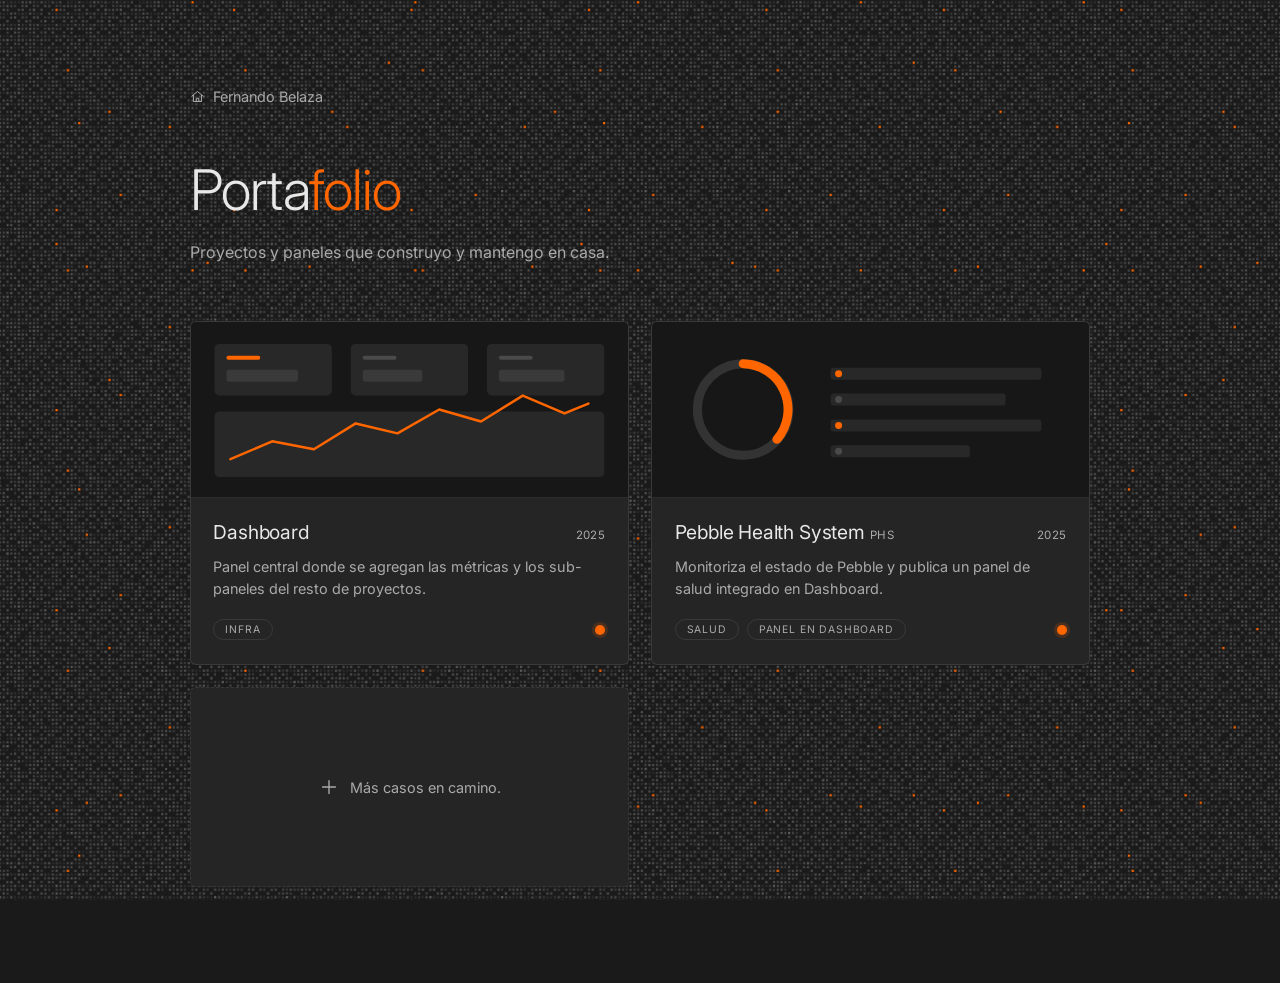
==== portfolio/index.html @ 361373fb "Add portfolio page with initial case studies Adds /portfolio with two example cases (Dashboard, Pebb" ====
<!DOCTYPE html>
<html lang="es">
<head>
  <meta charset="UTF-8">
  <meta name="viewport" content="width=device-width, initial-scale=1.0">
  <title>Portafolio · Fernando Belaza</title>
  <link rel="stylesheet" href="../bg.css">
  <link rel="stylesheet" href="style.css">
</head>
<body>
  <main class="portfolio">

    <a class="backlink" href="/">
      <svg viewBox="0 0 24 24" fill="none" stroke="currentColor" stroke-width="1.6" stroke-linecap="round" stroke-linejoin="round" aria-hidden="true">
        <path d="M3 11.4 12 4l9 7.4" />
        <path d="M5.5 10.2V20h13v-9.8" />
        <path d="M10 20v-5.2h4V20" />
      </svg>
      Fernando Belaza
    </a>

    <header class="portfolio__head">
      <h1 class="title">Porta<em>folio</em></h1>
      <p class="intro">Proyectos y paneles que construyo y mantengo en casa.</p>
    </header>

    <ul class="cases">

      <li>
        <a class="case" href="#">
          <!-- Sustituir el <div> por <img class="case__thumb" src="assets/dashboard.webp" alt=""> cuando haya captura real -->
          <div class="case__thumb" aria-hidden="true">
            <svg viewBox="0 0 440 176" preserveAspectRatio="xMidYMid slice">
              <rect width="440" height="176" fill="#171717" />
              <rect x="24" y="22" width="118" height="52" rx="5" fill="#282828" />
              <rect x="161" y="22" width="118" height="52" rx="5" fill="#282828" />
              <rect x="298" y="22" width="118" height="52" rx="5" fill="#282828" />
              <rect x="36" y="34" width="34" height="4" rx="2" fill="#ff6600" />
              <rect x="36" y="48" width="72" height="12" rx="3" fill="#3a3a3a" />
              <rect x="173" y="34" width="34" height="4" rx="2" fill="#4a4a4a" />
              <rect x="173" y="48" width="60" height="12" rx="3" fill="#3a3a3a" />
              <rect x="310" y="34" width="34" height="4" rx="2" fill="#4a4a4a" />
              <rect x="310" y="48" width="66" height="12" rx="3" fill="#3a3a3a" />
              <rect x="24" y="90" width="392" height="66" rx="5" fill="#282828" />
              <polyline points="40,138 82,120 124,128 166,102 208,112 250,88 292,100 334,74 376,92 400,82" fill="none" stroke="#ff6600" stroke-width="2.5" stroke-linecap="round" stroke-linejoin="round" />
            </svg>
          </div>
          <div class="case__body">
            <div class="case__head">
              <h2 class="case__title">Dashboard</h2>
              <span class="case__year">2025</span>
            </div>
            <p class="case__desc">Panel central donde se agregan las métricas y los sub-paneles del resto de proyectos.</p>
            <div class="case__foot">
              <span class="tags">
                <span class="tag">Infra</span>
              </span>
              <span class="status status--active" title="En uso" aria-label="Estado: en uso"></span>
            </div>
          </div>
        </a>
      </li>

      <li>
        <a class="case" href="#">
          <!-- Sustituir el <div> por <img class="case__thumb" src="assets/phs.webp" alt=""> cuando haya captura real -->
          <div class="case__thumb" aria-hidden="true">
            <svg viewBox="0 0 440 176" preserveAspectRatio="xMidYMid slice">
              <rect width="440" height="176" fill="#171717" />
              <circle cx="92" cy="88" r="46" fill="none" stroke="#333333" stroke-width="9" />
              <path d="M92 42 a46 46 0 0 1 34 76" fill="none" stroke="#ff6600" stroke-width="9" stroke-linecap="round" />
              <rect x="180" y="46" width="212" height="12" rx="3" fill="#282828" />
              <rect x="180" y="72" width="176" height="12" rx="3" fill="#282828" />
              <rect x="180" y="98" width="212" height="12" rx="3" fill="#282828" />
              <rect x="180" y="124" width="140" height="12" rx="3" fill="#282828" />
              <circle cx="188" cy="52" r="3.5" fill="#ff6600" />
              <circle cx="188" cy="78" r="3.5" fill="#4a4a4a" />
              <circle cx="188" cy="104" r="3.5" fill="#ff6600" />
              <circle cx="188" cy="130" r="3.5" fill="#4a4a4a" />
            </svg>
          </div>
          <div class="case__body">
            <div class="case__head">
              <h2 class="case__title">Pebble Health System <span class="case__abbr">PHS</span></h2>
              <span class="case__year">2025</span>
            </div>
            <p class="case__desc">Monitoriza el estado de Pebble y publica un panel de salud integrado en Dashboard.</p>
            <div class="case__foot">
              <span class="tags">
                <span class="tag">Salud</span>
                <span class="tag">Panel en Dashboard</span>
              </span>
              <span class="status status--active" title="En uso" aria-label="Estado: en uso"></span>
            </div>
          </div>
        </a>
      </li>

      <li>
        <div class="case case--soon">
          <svg viewBox="0 0 24 24" fill="none" stroke="currentColor" stroke-width="1.5" stroke-linecap="round" stroke-linejoin="round" aria-hidden="true">
            <path d="M12 5v14M5 12h14" />
          </svg>
          Más casos en camino.
        </div>
      </li>

    </ul>

  </main>
</body>
</html>
---- bg.css ----
body {
    background-color: #1A1A1A;
    background-image: url("data:image/svg+xml,%3Csvg xmlns='http://www.w3.org/2000/svg' viewBox='0 0 2000 1500'%3E%3Cdefs%3E%3Crect stroke='%231A1A1A' stroke-width='0.4' width='1' height='1' id='s'/%3E%3Cpattern id='a' width='3' height='3' patternUnits='userSpaceOnUse' patternTransform='scale(5.9) translate(-830.51 -622.88)'%3E%3Cuse fill='%232c2c2c' href='%23s' y='2'/%3E%3Cuse fill='%232c2c2c' href='%23s' x='1' y='2'/%3E%3Cuse fill='%23393939' href='%23s' x='2' y='2'/%3E%3Cuse fill='%23393939' href='%23s'/%3E%3Cuse fill='%23434343' href='%23s' x='2'/%3E%3Cuse fill='%23434343' href='%23s' x='1' y='1'/%3E%3C/pattern%3E%3Cpattern id='b' width='7' height='11' patternUnits='userSpaceOnUse' patternTransform='scale(5.9) translate(-830.51 -622.88)'%3E%3Cg fill='%234c4c4c'%3E%3Cuse href='%23s'/%3E%3Cuse href='%23s' y='5' /%3E%3Cuse href='%23s' x='1' y='10'/%3E%3Cuse href='%23s' x='2' y='1'/%3E%3Cuse href='%23s' x='2' y='4'/%3E%3Cuse href='%23s' x='3' y='8'/%3E%3Cuse href='%23s' x='4' y='3'/%3E%3Cuse href='%23s' x='4' y='7'/%3E%3Cuse href='%23s' x='5' y='2'/%3E%3Cuse href='%23s' x='5' y='6'/%3E%3Cuse href='%23s' x='6' y='9'/%3E%3C/g%3E%3C/pattern%3E%3Cpattern id='h' width='5' height='13' patternUnits='userSpaceOnUse' patternTransform='scale(5.9) translate(-830.51 -622.88)'%3E%3Cg fill='%234c4c4c'%3E%3Cuse href='%23s' y='5'/%3E%3Cuse href='%23s' y='8'/%3E%3Cuse href='%23s' x='1' y='1'/%3E%3Cuse href='%23s' x='1' y='9'/%3E%3Cuse href='%23s' x='1' y='12'/%3E%3Cuse href='%23s' x='2'/%3E%3Cuse href='%23s' x='2' y='4'/%3E%3Cuse href='%23s' x='3' y='2'/%3E%3Cuse href='%23s' x='3' y='6'/%3E%3Cuse href='%23s' x='3' y='11'/%3E%3Cuse href='%23s' x='4' y='3'/%3E%3Cuse href='%23s' x='4' y='7'/%3E%3Cuse href='%23s' x='4' y='10'/%3E%3C/g%3E%3C/pattern%3E%3Cpattern id='c' width='17' height='13' patternUnits='userSpaceOnUse' patternTransform='scale(5.9) translate(-830.51 -622.88)'%3E%3Cg fill='%23545454'%3E%3Cuse href='%23s' y='11'/%3E%3Cuse href='%23s' x='2' y='9'/%3E%3Cuse href='%23s' x='5' y='12'/%3E%3Cuse href='%23s' x='9' y='4'/%3E%3Cuse href='%23s' x='12' y='1'/%3E%3Cuse href='%23s' x='16' y='6'/%3E%3C/g%3E%3C/pattern%3E%3Cpattern id='d' width='19' height='17' patternUnits='userSpaceOnUse' patternTransform='scale(5.9) translate(-830.51 -622.88)'%3E%3Cg fill='%231A1A1A'%3E%3Cuse href='%23s' y='9'/%3E%3Cuse href='%23s' x='16' y='5'/%3E%3Cuse href='%23s' x='14' y='2'/%3E%3Cuse href='%23s' x='11' y='11'/%3E%3Cuse href='%23s' x='6' y='14'/%3E%3C/g%3E%3Cg fill='%235c5c5c'%3E%3Cuse href='%23s' x='3' y='13'/%3E%3Cuse href='%23s' x='9' y='7'/%3E%3Cuse href='%23s' x='13' y='10'/%3E%3Cuse href='%23s' x='15' y='4'/%3E%3Cuse href='%23s' x='18' y='1'/%3E%3C/g%3E%3C/pattern%3E%3Cpattern id='e' width='47' height='53' patternUnits='userSpaceOnUse' patternTransform='scale(5.9) translate(-830.51 -622.88)'%3E%3Cg fill='%23F60'%3E%3Cuse href='%23s' x='2' y='5'/%3E%3Cuse href='%23s' x='16' y='38'/%3E%3Cuse href='%23s' x='46' y='42'/%3E%3Cuse href='%23s' x='29' y='20'/%3E%3C/g%3E%3C/pattern%3E%3Cpattern id='f' width='59' height='71' patternUnits='userSpaceOnUse' patternTransform='scale(5.9) translate(-830.51 -622.88)'%3E%3Cg fill='%23F60'%3E%3Cuse href='%23s' x='33' y='13'/%3E%3Cuse href='%23s' x='27' y='54'/%3E%3Cuse href='%23s' x='55' y='55'/%3E%3C/g%3E%3C/pattern%3E%3Cpattern id='g' width='139' height='97' patternUnits='userSpaceOnUse' patternTransform='scale(5.9) translate(-830.51 -622.88)'%3E%3Cg fill='%23F60'%3E%3Cuse href='%23s' x='11' y='8'/%3E%3Cuse href='%23s' x='51' y='13'/%3E%3Cuse href='%23s' x='17' y='73'/%3E%3Cuse href='%23s' x='99' y='57'/%3E%3C/g%3E%3C/pattern%3E%3C/defs%3E%3Crect fill='url(%23a)' width='100%25' height='100%25'/%3E%3Crect fill='url(%23b)' width='100%25' height='100%25'/%3E%3Crect fill='url(%23h)' width='100%25' height='100%25'/%3E%3Crect fill='url(%23c)' width='100%25' height='100%25'/%3E%3Crect fill='url(%23d)' width='100%25' height='100%25'/%3E%3Crect fill='url(%23e)' width='100%25' height='100%25'/%3E%3Crect fill='url(%23f)' width='100%25' height='100%25'/%3E%3Crect fill='url(%23g)' width='100%25' height='100%25'/%3E%3C/svg%3E");
    background-attachment: fixed;
    background-size: cover;
}
---- portfolio/style.css ----
@import url('https://fonts.googleapis.com/css2?family=Inter:wght@300;400;600&display=swap');

/* ── Variables ─────────────────────────────── */
:root {
  --accent:      #ff6600;
  --text:        #e8e8e8;
  --text-muted:  #aaa;
  --surface:     #252525;
  --thumb-bg:    #171717;
  --hairline:    rgba(255, 255, 255, 0.09);
  --font: 'Inter', -apple-system, BlinkMacSystemFont, 'Segoe UI', system-ui, sans-serif;
  --ease: 150ms ease;
}

/* ── Reset ─────────────────────────────────── */
*, *::before, *::after {
  box-sizing: border-box;
  margin: 0;
  padding: 0;
}

/* ── Body ──────────────────────────────────── */
body {
  font-family: var(--font);
  color: var(--text);
  min-height: 100vh;
  padding: clamp(3rem, 8vw, 5.5rem) 1.5rem 6rem;
}

/* ── Page ──────────────────────────────────── */
.portfolio {
  max-width: 900px;
  margin: 0 auto;
  display: flex;
  flex-direction: column;
  gap: 3.5rem;
}

/* ── Back link ─────────────────────────────── */
.backlink {
  display: inline-flex;
  align-items: center;
  gap: 0.5rem;
  color: var(--text-muted);
  text-decoration: none;
  font-size: 0.9rem;
  transition: color var(--ease);
}

.backlink:hover { color: var(--accent); }

.backlink svg {
  width: 15px;
  height: 15px;
}

/* ── Heading ───────────────────────────────── */
.portfolio__head {
  display: flex;
  flex-direction: column;
  gap: 1.25rem;
}

.title {
  font-size: clamp(2.4rem, 5vw, 3.5rem);
  font-weight: 300;
  letter-spacing: -0.02em;
  line-height: 1.05;
}

.title em {
  color: var(--accent);
  font-style: normal;
}

.intro {
  color: var(--text-muted);
  font-size: 1rem;
  line-height: 1.55;
  max-width: 46ch;
}

/* ── Grid ──────────────────────────────────── */
.cases {
  display: grid;
  grid-template-columns: repeat(2, minmax(0, 1fr));
  gap: 1.4rem;
  list-style: none;
}

/* ── Case card ─────────────────────────────── */
.case {
  display: flex;
  flex-direction: column;
  background: var(--surface);
  border: 1px solid var(--hairline);
  border-radius: 6px;
  overflow: hidden;
  color: var(--text);
  text-decoration: none;
  transition: border-color var(--ease), transform var(--ease);
}

.case:hover {
  border-color: rgba(255, 102, 0, 0.55);
  transform: translateY(-2px);
}

.case__thumb {
  display: block;
  width: 100%;
  height: 176px;
  background: var(--thumb-bg);
  border-bottom: 1px solid var(--hairline);
  object-fit: cover;
}

.case__thumb svg {
  display: block;
  width: 100%;
  height: 100%;
}

.case__body {
  padding: 1.4rem 1.4rem 1.5rem;
  display: flex;
  flex-direction: column;
  gap: 0.75rem;
}

.case__head {
  display: flex;
  justify-content: space-between;
  align-items: baseline;
  gap: 0.75rem;
}

.case__title {
  font-size: 1.2rem;
  font-weight: 400;
  letter-spacing: -0.01em;
}

.case__abbr {
  color: var(--text-muted);
  font-size: 0.72rem;
  letter-spacing: 0.06em;
}

.case__year {
  flex-shrink: 0;
  font-size: 0.72rem;
  color: var(--text-muted);
  letter-spacing: 0.04em;
}

.case__desc {
  color: var(--text-muted);
  font-size: 0.9rem;
  line-height: 1.55;
}

.case__foot {
  display: flex;
  justify-content: space-between;
  align-items: center;
  gap: 0.75rem;
  margin-top: 0.4rem;
}

/* ── Tags ──────────────────────────────────── */
.tags {
  display: flex;
  flex-wrap: wrap;
  gap: 0.5rem;
}

.tag {
  border: 1px solid var(--hairline);
  border-radius: 999px;
  padding: 3px 11px;
  font-size: 0.65rem;
  letter-spacing: 0.08em;
  text-transform: uppercase;
  color: var(--text-muted);
}

/* ── Status marker ─────────────────────────── */
.status {
  flex-shrink: 0;
  width: 10px;
  height: 10px;
  border-radius: 50%;
}

.status--active {
  background: var(--accent);
  box-shadow: 0 0 0 3px rgba(255, 102, 0, 0.16);
}

.status--abandoned {
  background: #5c5c5c;
  box-shadow: 0 0 0 3px rgba(255, 255, 255, 0.05);
}

/* ── Placeholder cell ──────────────────────── */
.case--soon {
  flex-direction: row;
  align-items: center;
  justify-content: center;
  gap: 0.6rem;
  min-height: 200px;
  padding: 2.5rem 1.5rem;
  border-style: dashed;
  text-align: center;
  color: var(--text-muted);
  font-size: 0.9rem;
}

.case--soon:hover {
  border-color: var(--hairline);
  transform: none;
}

.case--soon svg {
  width: 22px;
  height: 22px;
}

/* ── Mobile ────────────────────────────────── */
@media (max-width: 640px) {
  .cases {
    grid-template-columns: 1fr;
  }
}
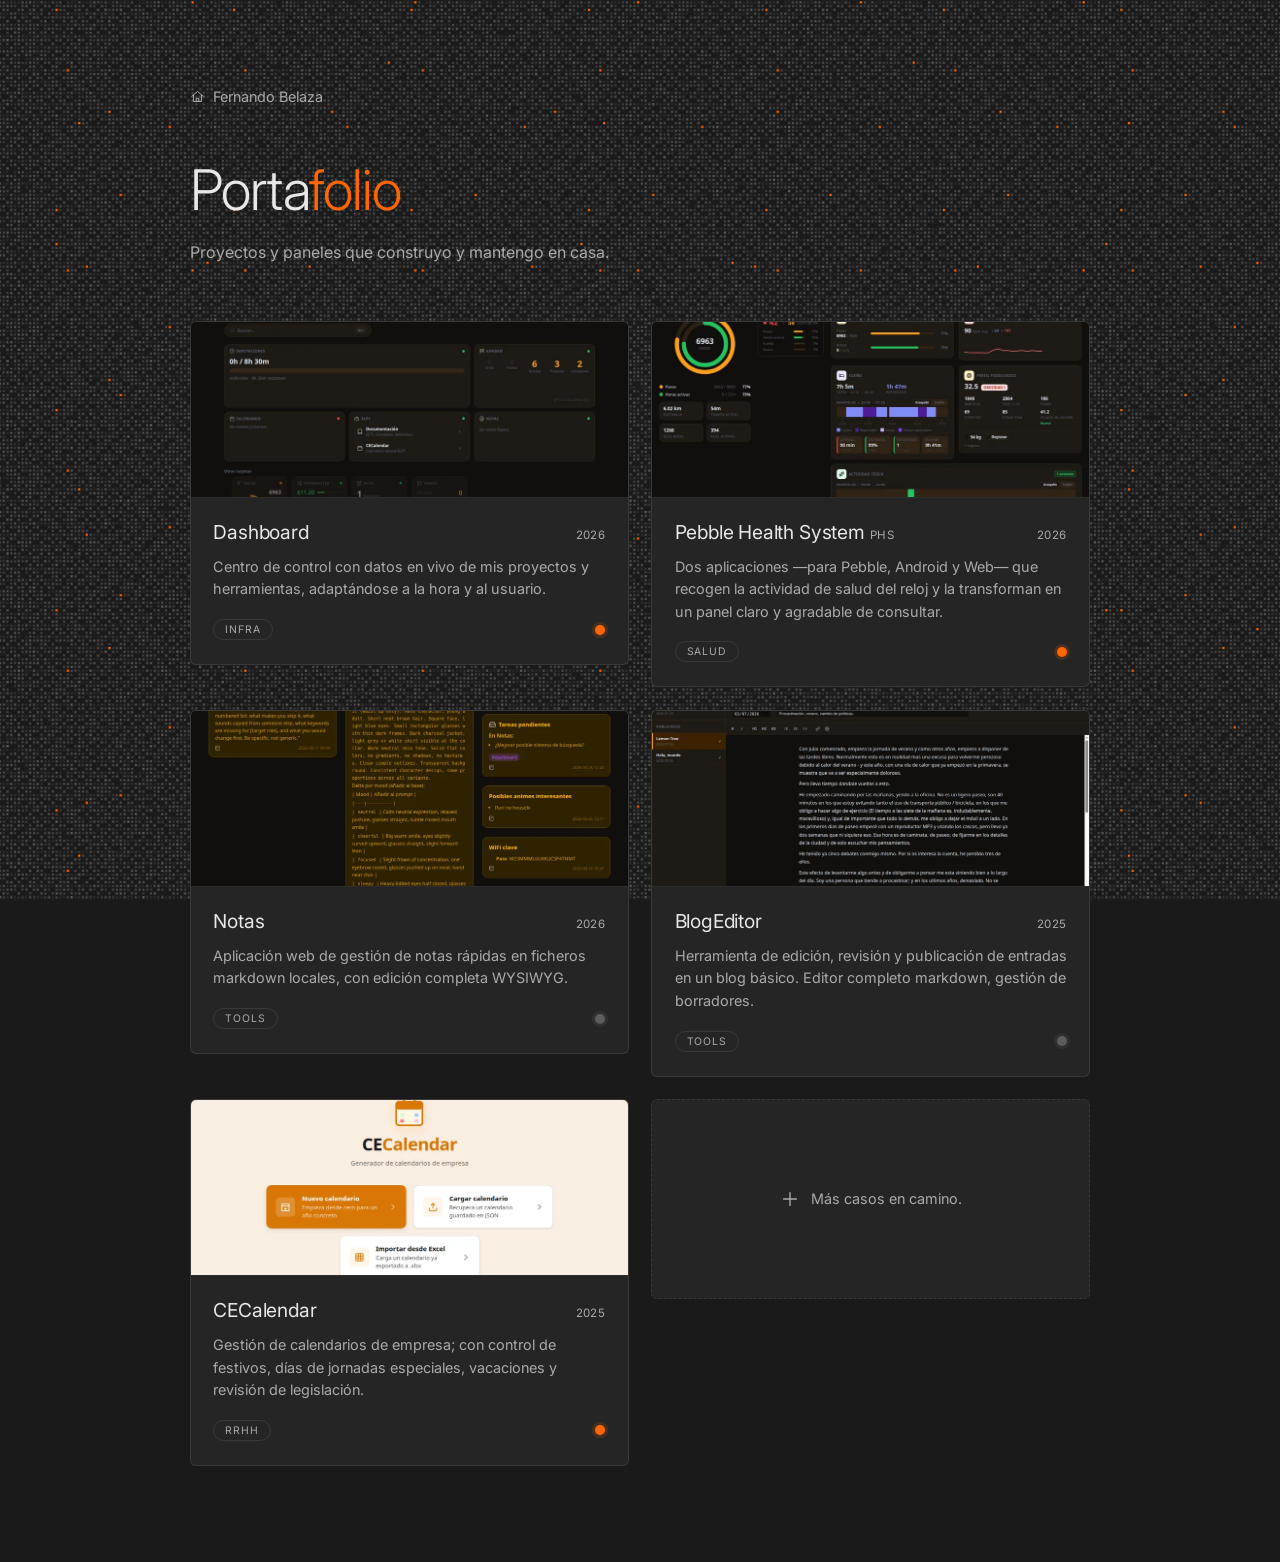
==== commit e8285841: "Flesh out portfolio cases and add screenshot carousels - Update Dashboard/PHS copy and years, add No" ====
--- a/portfolio/index.html
+++ b/portfolio/index.html
@@ -28,29 +28,16 @@
 
       <li>
         <a class="case" href="#">
-          <!-- Sustituir el <div> por <img class="case__thumb" src="assets/dashboard.webp" alt=""> cuando haya captura real -->
-          <div class="case__thumb" aria-hidden="true">
-            <svg viewBox="0 0 440 176" preserveAspectRatio="xMidYMid slice">
-              <rect width="440" height="176" fill="#171717" />
-              <rect x="24" y="22" width="118" height="52" rx="5" fill="#282828" />
-              <rect x="161" y="22" width="118" height="52" rx="5" fill="#282828" />
-              <rect x="298" y="22" width="118" height="52" rx="5" fill="#282828" />
-              <rect x="36" y="34" width="34" height="4" rx="2" fill="#ff6600" />
-              <rect x="36" y="48" width="72" height="12" rx="3" fill="#3a3a3a" />
-              <rect x="173" y="34" width="34" height="4" rx="2" fill="#4a4a4a" />
-              <rect x="173" y="48" width="60" height="12" rx="3" fill="#3a3a3a" />
-              <rect x="310" y="34" width="34" height="4" rx="2" fill="#4a4a4a" />
-              <rect x="310" y="48" width="66" height="12" rx="3" fill="#3a3a3a" />
-              <rect x="24" y="90" width="392" height="66" rx="5" fill="#282828" />
-              <polyline points="40,138 82,120 124,128 166,102 208,112 250,88 292,100 334,74 376,92 400,82" fill="none" stroke="#ff6600" stroke-width="2.5" stroke-linecap="round" stroke-linejoin="round" />
-            </svg>
+          <div class="case__thumb">
+            <img class="is-active" src="assets/dashboard-1.webp" alt="Dashboard — vista modo oscuro" width="900" height="626" loading="lazy">
+            <img src="assets/dashboard-2.webp" alt="Dashboard — vista modo claro" width="900" height="626" loading="lazy">
           </div>
           <div class="case__body">
             <div class="case__head">
               <h2 class="case__title">Dashboard</h2>
-              <span class="case__year">2025</span>
+              <span class="case__year">2026</span>
             </div>
-            <p class="case__desc">Panel central donde se agregan las métricas y los sub-paneles del resto de proyectos.</p>
+            <p class="case__desc">Centro de control con datos en vivo de mis proyectos y herramientas, adaptándose a la hora y al usuario.</p>
             <div class="case__foot">
               <span class="tags">
                 <span class="tag">Infra</span>
@@ -63,32 +50,86 @@
 
       <li>
         <a class="case" href="#">
-          <!-- Sustituir el <div> por <img class="case__thumb" src="assets/phs.webp" alt=""> cuando haya captura real -->
-          <div class="case__thumb" aria-hidden="true">
-            <svg viewBox="0 0 440 176" preserveAspectRatio="xMidYMid slice">
-              <rect width="440" height="176" fill="#171717" />
-              <circle cx="92" cy="88" r="46" fill="none" stroke="#333333" stroke-width="9" />
-              <path d="M92 42 a46 46 0 0 1 34 76" fill="none" stroke="#ff6600" stroke-width="9" stroke-linecap="round" />
-              <rect x="180" y="46" width="212" height="12" rx="3" fill="#282828" />
-              <rect x="180" y="72" width="176" height="12" rx="3" fill="#282828" />
-              <rect x="180" y="98" width="212" height="12" rx="3" fill="#282828" />
-              <rect x="180" y="124" width="140" height="12" rx="3" fill="#282828" />
-              <circle cx="188" cy="52" r="3.5" fill="#ff6600" />
-              <circle cx="188" cy="78" r="3.5" fill="#4a4a4a" />
-              <circle cx="188" cy="104" r="3.5" fill="#ff6600" />
-              <circle cx="188" cy="130" r="3.5" fill="#4a4a4a" />
-            </svg>
+          <div class="case__thumb">
+            <img class="is-active" src="assets/phs-1.webp" alt="Pebble Health System — vista modo oscuro" width="900" height="626" loading="lazy">
+            <img src="assets/phs-2.webp" alt="Pebble Health System — vista modo claro" width="900" height="626" loading="lazy">
           </div>
           <div class="case__body">
             <div class="case__head">
               <h2 class="case__title">Pebble Health System <span class="case__abbr">PHS</span></h2>
-              <span class="case__year">2025</span>
+              <span class="case__year">2026</span>
             </div>
-            <p class="case__desc">Monitoriza el estado de Pebble y publica un panel de salud integrado en Dashboard.</p>
+            <p class="case__desc">Dos aplicaciones —para Pebble, Android y Web— que recogen la actividad de salud del reloj y la transforman en un panel claro y agradable de consultar.</p>
             <div class="case__foot">
               <span class="tags">
                 <span class="tag">Salud</span>
-                <span class="tag">Panel en Dashboard</span>
+              </span>
+              <span class="status status--active" title="En uso" aria-label="Estado: en uso"></span>
+            </div>
+          </div>
+        </a>
+      </li>
+
+      <li>
+        <a class="case" href="#">
+          <div class="case__thumb">
+            <img class="is-active" src="assets/notas-1.webp" alt="Notas — vista modo oscuro" width="900" height="781" loading="lazy">
+            <img src="assets/notas-2.webp" alt="Notas — vista modo claro" width="900" height="781" loading="lazy">
+          </div>
+          <div class="case__body">
+            <div class="case__head">
+              <h2 class="case__title">Notas</h2>
+              <span class="case__year">2026</span>
+            </div>
+            <p class="case__desc">Aplicación web de gestión de notas rápidas en ficheros markdown locales, con edición completa WYSIWYG.</p>
+            <div class="case__foot">
+              <span class="tags">
+                <span class="tag">Tools</span>
+              </span>
+              <span class="status status--abandoned" title="Apagado" aria-label="Estado: apagado"></span>
+            </div>
+          </div>
+        </a>
+      </li>
+
+      <li>
+        <a class="case" href="#">
+          <div class="case__thumb">
+            <img class="is-active" src="assets/blogeditor-1.webp" alt="BlogEditor — vista modo oscuro" width="900" height="527" loading="lazy">
+            <img src="assets/blogeditor-2.webp" alt="BlogEditor — vista modo claro" width="900" height="527" loading="lazy">
+          </div>
+          <div class="case__body">
+            <div class="case__head">
+              <h2 class="case__title">BlogEditor</h2>
+              <span class="case__year">2025</span>
+            </div>
+            <p class="case__desc">Herramienta de edición, revisión y publicación de entradas en un blog básico. Editor completo markdown, gestión de borradores.</p>
+            <div class="case__foot">
+              <span class="tags">
+                <span class="tag">Tools</span>
+              </span>
+              <span class="status status--abandoned" title="Apagado" aria-label="Estado: apagado"></span>
+            </div>
+          </div>
+        </a>
+      </li>
+
+      <li>
+        <a class="case" href="#">
+          <div class="case__thumb">
+            <img class="is-active" src="assets/cecalendar-1.webp" alt="CECalendar — menú" width="900" height="781" loading="lazy">
+            <img src="assets/cecalendar-2.webp" alt="CECalendar — calendario, vista 1" width="900" height="527" loading="lazy">
+            <img src="assets/cecalendar-3.webp" alt="CECalendar — calendario, vista 2" width="900" height="527" loading="lazy">
+          </div>
+          <div class="case__body">
+            <div class="case__head">
+              <h2 class="case__title">CECalendar</h2>
+              <span class="case__year">2025</span>
+            </div>
+            <p class="case__desc">Gestión de calendarios de empresa; con control de festivos, días de jornadas especiales, vacaciones y revisión de legislación.</p>
+            <div class="case__foot">
+              <span class="tags">
+                <span class="tag">RRHH</span>
               </span>
               <span class="status status--active" title="En uso" aria-label="Estado: en uso"></span>
             </div>
@@ -108,5 +149,33 @@
     </ul>
 
   </main>
+
+  <script>
+    document.querySelectorAll('.case__thumb').forEach((thumb) => {
+      const imgs = thumb.querySelectorAll('img');
+      if (imgs.length < 2) return;
+
+      const card = thumb.closest('.case');
+      let index = 0;
+      let timer = null;
+
+      const show = (i) => {
+        imgs.forEach((img, n) => img.classList.toggle('is-active', n === i));
+      };
+
+      card.addEventListener('mouseenter', () => {
+        timer = setInterval(() => {
+          index = (index + 1) % imgs.length;
+          show(index);
+        }, 2500);
+      });
+
+      card.addEventListener('mouseleave', () => {
+        clearInterval(timer);
+        index = 0;
+        show(0);
+      });
+    });
+  </script>
 </body>
 </html>
--- a/portfolio/style.css
+++ b/portfolio/style.css
@@ -107,18 +107,32 @@
 }
 
 .case__thumb {
+  position: relative;
   display: block;
   width: 100%;
   height: 176px;
+  overflow: hidden;
   background: var(--thumb-bg);
   border-bottom: 1px solid var(--hairline);
-  object-fit: cover;
-}
-
-.case__thumb svg {
+}
+
+.case__thumb svg,
+.case__thumb img {
   display: block;
   width: 100%;
   height: 100%;
+  object-fit: cover;
+}
+
+.case__thumb img {
+  position: absolute;
+  inset: 0;
+  opacity: 0;
+  transition: opacity 500ms ease;
+}
+
+.case__thumb img.is-active {
+  opacity: 1;
 }
 
 .case__body {
